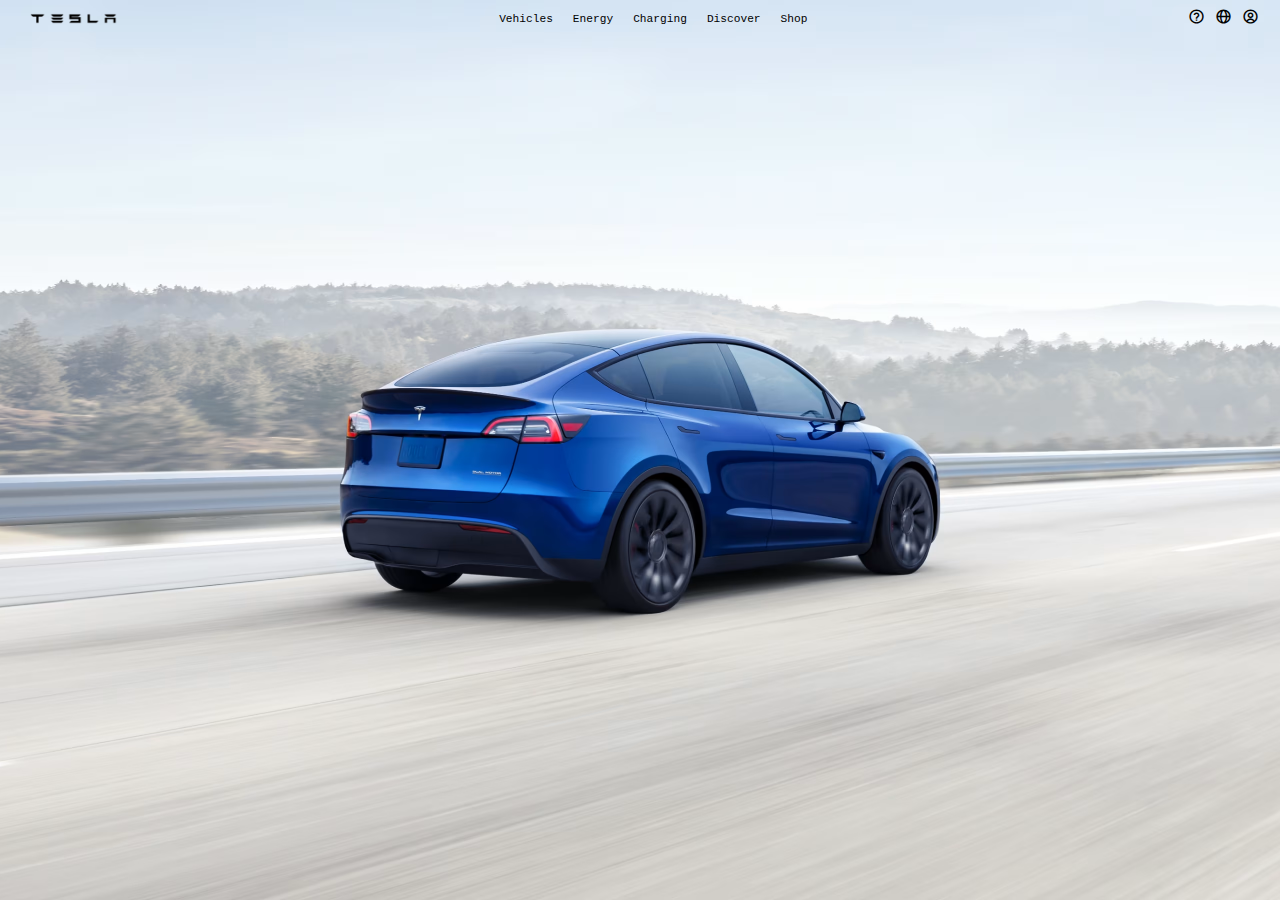
==== files/index.html @ 985998ef "initial commit" ====
<!DOCTYPE html>
<html lang="en">
<head>
    <meta charset="UTF-8">
    <meta name="viewport" content="width=device-width, initial-scale=1.0">
    <title>Electric Cars,Solar & Clean Energy| Tesla</title>
    <link rel="icon" type="image/x-icon" href="../images/pngegg.png">
    <link rel="stylesheet" href="style.css">
    <link href='https://unpkg.com/boxicons@2.1.4/css/boxicons.min.css' rel='stylesheet'>
</head>
<body>
    <header class="back" >
        <section class="header">
        <a href="index.html" ><img class="logo" src="../images/balck.png" alt="Tesla logo"></a>
        <nav class="nav">
            <ul>
                <li>Vehicles</li>
                <li>Energy</li>
                <li>Charging</li>
                <li>Discover</li>
                <li>Shop</li>
            </ul>
        </nav>
        <div class="icons">
            <i class='bx bx-help-circle'></i>
            <i class='bx bx-globe'></i>
            <i class='bx bx-user-circle' undefined ></i> 
        </div>
    </section>
    </header>
    <section class="bg-2">
        <p></p>
    </section>
</body>
</html>
---- files/style.css ----
*{
    font-family: "Fira Code",Liberation Mono ,apple-system,BlinkMacSystemFont,"Segoe UI",Roboto,"Helvetica Neue";
    padding: 0%;
    margin: 0%;
    
}
body{
    font-stretch: extra-expanded;
}

.header{
    display: flex;
    width: 100%;
    justify-content:space-between ;
    align-items: center;
    font-size: .7rem;
    margin-top: 8px;
    position: fixed;
    top: 0;
    padding-left: 29px;
    padding-right: 29px;
    font-weight: 100;
    z-index: 100;
    position: relative;
    
}
.nav ul{
    display: flex;
    list-style: none;
    padding: 2px;
    gap: 20px;

}
.logo{
    
   float: left;
   display: flex;
   align-items: left;
   width: 90px;
   height: auto;
   cursor: pointer;
   
}
.icons{
    font-size: 17px;
    gap: 10px;
    cursor: pointer;
   padding-right: 50px;
   font-weight: 100;
}
.nav ul li:hover,.icons i:hover{
    background-color:hsla(0, 39%, 24%, 0.205);
    cursor: pointer;
} 
.back{
    height: 100vh;
    background-repeat: no-repeat;
    width: 100%;
    background-color: black;
    background-image: url("../images/homepage-image1.avif");
    overflow: hidden;
    top: 0;
    left: 0;
    background-size: cover;
    background-position: center;
    
}

.bg-2 {
    background-image: url("../images/Homepage-image2.avif");

}
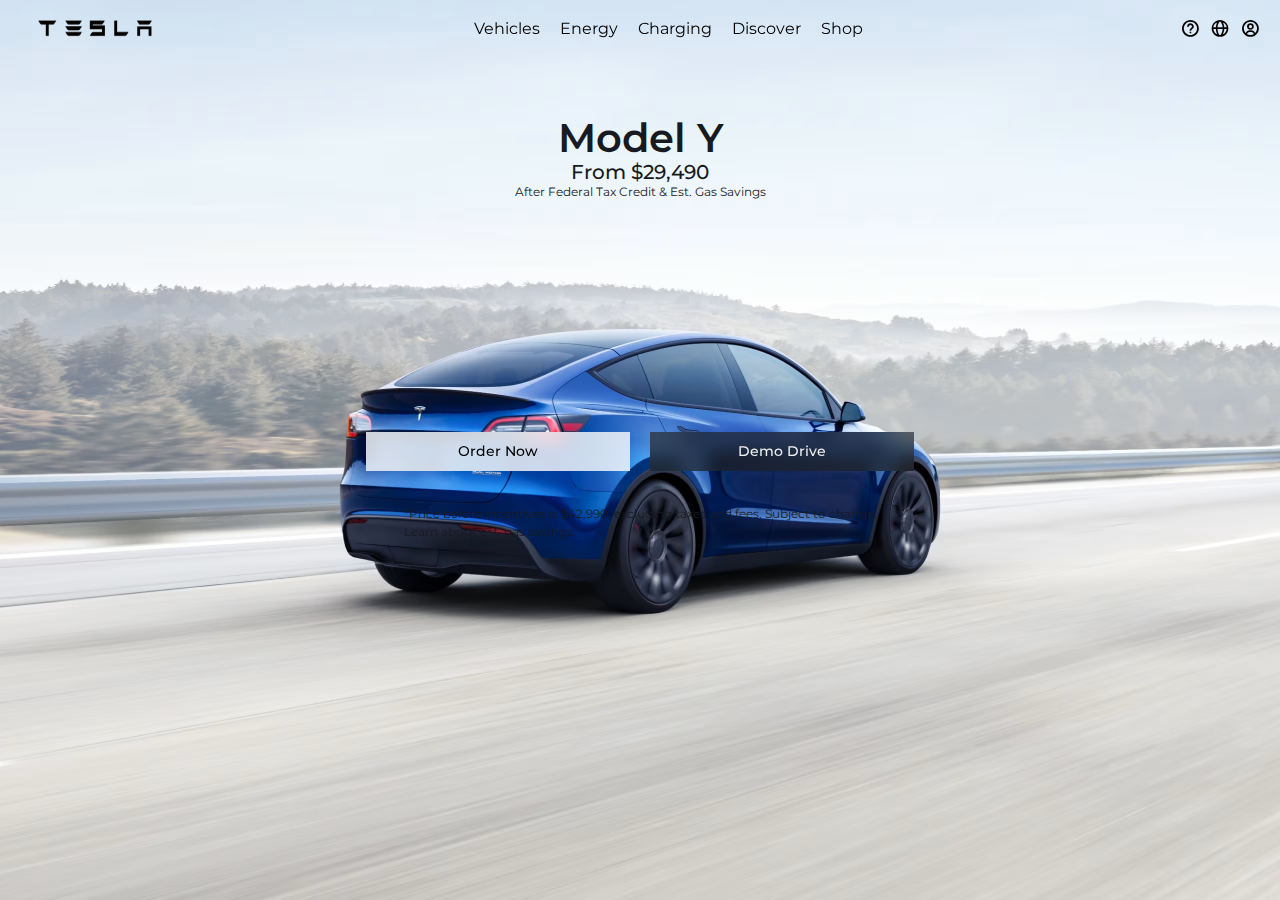
==== commit 3b5a6a25: "first page completed" ====
--- a/files/index.html
+++ b/files/index.html
@@ -7,10 +7,14 @@
     <link rel="icon" type="image/x-icon" href="../images/pngegg.png">
     <link rel="stylesheet" href="style.css">
     <link href='https://unpkg.com/boxicons@2.1.4/css/boxicons.min.css' rel='stylesheet'>
+    <style>
+        @import url('https://fonts.googleapis.com/css2?family=Montserrat:ital,wght@0,100..900;1,100..900&display=swap');
+        </style>
 </head>
 <body>
-    <header class="back" >
-        <section class="header">
+    <header  >
+       
+        <section class="container" >
         <a href="index.html" ><img class="logo" src="../images/balck.png" alt="Tesla logo"></a>
         <nav class="nav">
             <ul>
@@ -24,12 +28,35 @@
         <div class="icons">
             <i class='bx bx-help-circle'></i>
             <i class='bx bx-globe'></i>
-            <i class='bx bx-user-circle' undefined ></i> 
+            <i class='bx p bx-user-circle' undefined ></i> 
         </div>
     </section>
+
     </header>
-    <section class="bg-2">
-        <p></p>
+    <section class="image-1">
+        <article >
+        <div class="text-1">
+            <p class="p-H1-tag">Model Y</p>
+            <p class="p-H2-tag">From $29,490</p>
+            <p class="p-H3-tag">After Federal Tax Credit & Est. Gas Savings</p>
+        </div>
+        <div class="space">
+
+        </div >
+        <div class="button-flex">
+        <div class="button-section">
+            <p class="text-B-a text-B">Order Now</p>
+            <p class="text-B-b text-B">Demo Drive</p>
+        </div>
+    </div>
+        <div class="text-details">
+            <p >*Price before incentives is $42,990, excluding taxes and fees. Subject to change. <br>
+                Learn about est. gas savings.</p>
+        </div>
+
+    </article>
+
     </section>
+
 </body>
 </html>--- a/files/style.css
+++ b/files/style.css
@@ -1,73 +1,160 @@
 *{
-    font-family: "Fira Code",Liberation Mono ,apple-system,BlinkMacSystemFont,"Segoe UI",Roboto,"Helvetica Neue";
+    font-family: "Montserrat", sans-serif;
     padding: 0%;
     margin: 0%;
     
 }
 body{
-    font-stretch: extra-expanded;
+    display: block;
+    
+ 
 }
 
-.header{
+.container{
     display: flex;
-    width: 100%;
-    justify-content:space-between ;
-    align-items: center;
-    font-size: .7rem;
-    margin-top: 8px;
-    position: fixed;
-    top: 0;
-    padding-left: 29px;
-    padding-right: 29px;
-    font-weight: 100;
-    z-index: 100;
-    position: relative;
-    
+overflow-x: hidden;
+position: fixed;
+top: 0;
+
+justify-content: space-between;
+align-items: center;
+width: 100%;
+z-index: 33;
+margin-top: 16px;
+padding-right: 13px;
 }
+
 .nav ul{
     display: flex;
-    list-style: none;
+ list-style: none;
     padding: 2px;
     gap: 20px;
 
 }
 .logo{
     
-   float: left;
    display: flex;
-   align-items: left;
-   width: 90px;
-   height: auto;
+  padding-left: 36px;
+   width: 120px;
+   height: 24px;
    cursor: pointer;
    
 }
+.p{
+    margin-right: 20px;
+}
 .icons{
-    font-size: 17px;
+  display: flex;
+    align-items:center;
+    font-size: 20px;
     gap: 10px;
     cursor: pointer;
-   padding-right: 50px;
    font-weight: 100;
 }
 .nav ul li:hover,.icons i:hover{
     background-color:hsla(0, 39%, 24%, 0.205);
     cursor: pointer;
 } 
-.back{
+.text-1{
+    flex-grow: 1;
+    top: 0;
+    left: 0;
+    display: flex;
+    justify-content: start;
+    align-items: center;
+    flex-direction: column;
+    margin-top: 114px;
+}
+.image-1{
+    background-color: black;
+    background-image: url("../images/homepage-image1.avif");
+    background-size: cover;
+    background-position: center;
+    display: flex;
+    flex-direction: column;
     height: 100vh;
     background-repeat: no-repeat;
     width: 100%;
-    background-color: black;
-    background-image: url("../images/homepage-image1.avif");
-    overflow: hidden;
-    top: 0;
-    left: 0;
-    background-size: cover;
-    background-position: center;
-    
 }
 
-.bg-2 {
-    background-image: url("../images/Homepage-image2.avif");
+/* TEXT DESIGNS */
+.p-H1-tag{
+    font-size: 40px;
+    font-weight: 600;
+    color: 
+    rgb(23, 26, 32);
+    line-height: 48px;
+}
+.p-H2-tag{
+    font-size: 20px;
+    font-weight: 500;
+    color: 
+    rgb(23, 26, 32);
+    line-height: 20px;
+}
+.p-H3-tag{
+    font-size: 12px;
+    font-weight: 400;
+    color: 
+    rgb(23, 26, 32);
+    line-height: 20px;
 
 }
+.text-B{
+    display: flex;
+    justify-content: center ;
+    align-items: center;
+    width: 264px;
+    height: 39px;
+    cursor: pointer;
+}
+.text-B-a{
 
+    font-weight: 500;
+    font-size: 14px;
+    line-height: 17px;
+    background-color: rgba(255, 255, 255, 0.8);
+    backdrop-filter: blur(8px);
+
+}
+.text-B-b{
+
+    font-weight: 500;
+    font-size: 14px;
+    line-height: 17px;
+    background-color: rgba(34, 34, 34, 0.65);
+    backdrop-filter: blur(8px);
+    color: rgb(238, 238, 238);
+
+}
+.text-details{
+    font-weight: 400;
+    font-size: 12px;
+    line-height: 18px;
+    color:
+    rgb(23, 26, 32);
+    display: flex;
+ justify-content: center;
+ margin-top: 34px;
+}
+
+/* END */
+
+
+
+ .space{
+    height: 230px
+    ;
+ }
+ .button-section{
+    display: grid;
+    grid-template-columns: 1fr 1fr;
+    align-items: center;
+    gap: 20px;
+
+ }
+ .button-flex{
+    display: flex;
+    justify-content: center;
+
+ }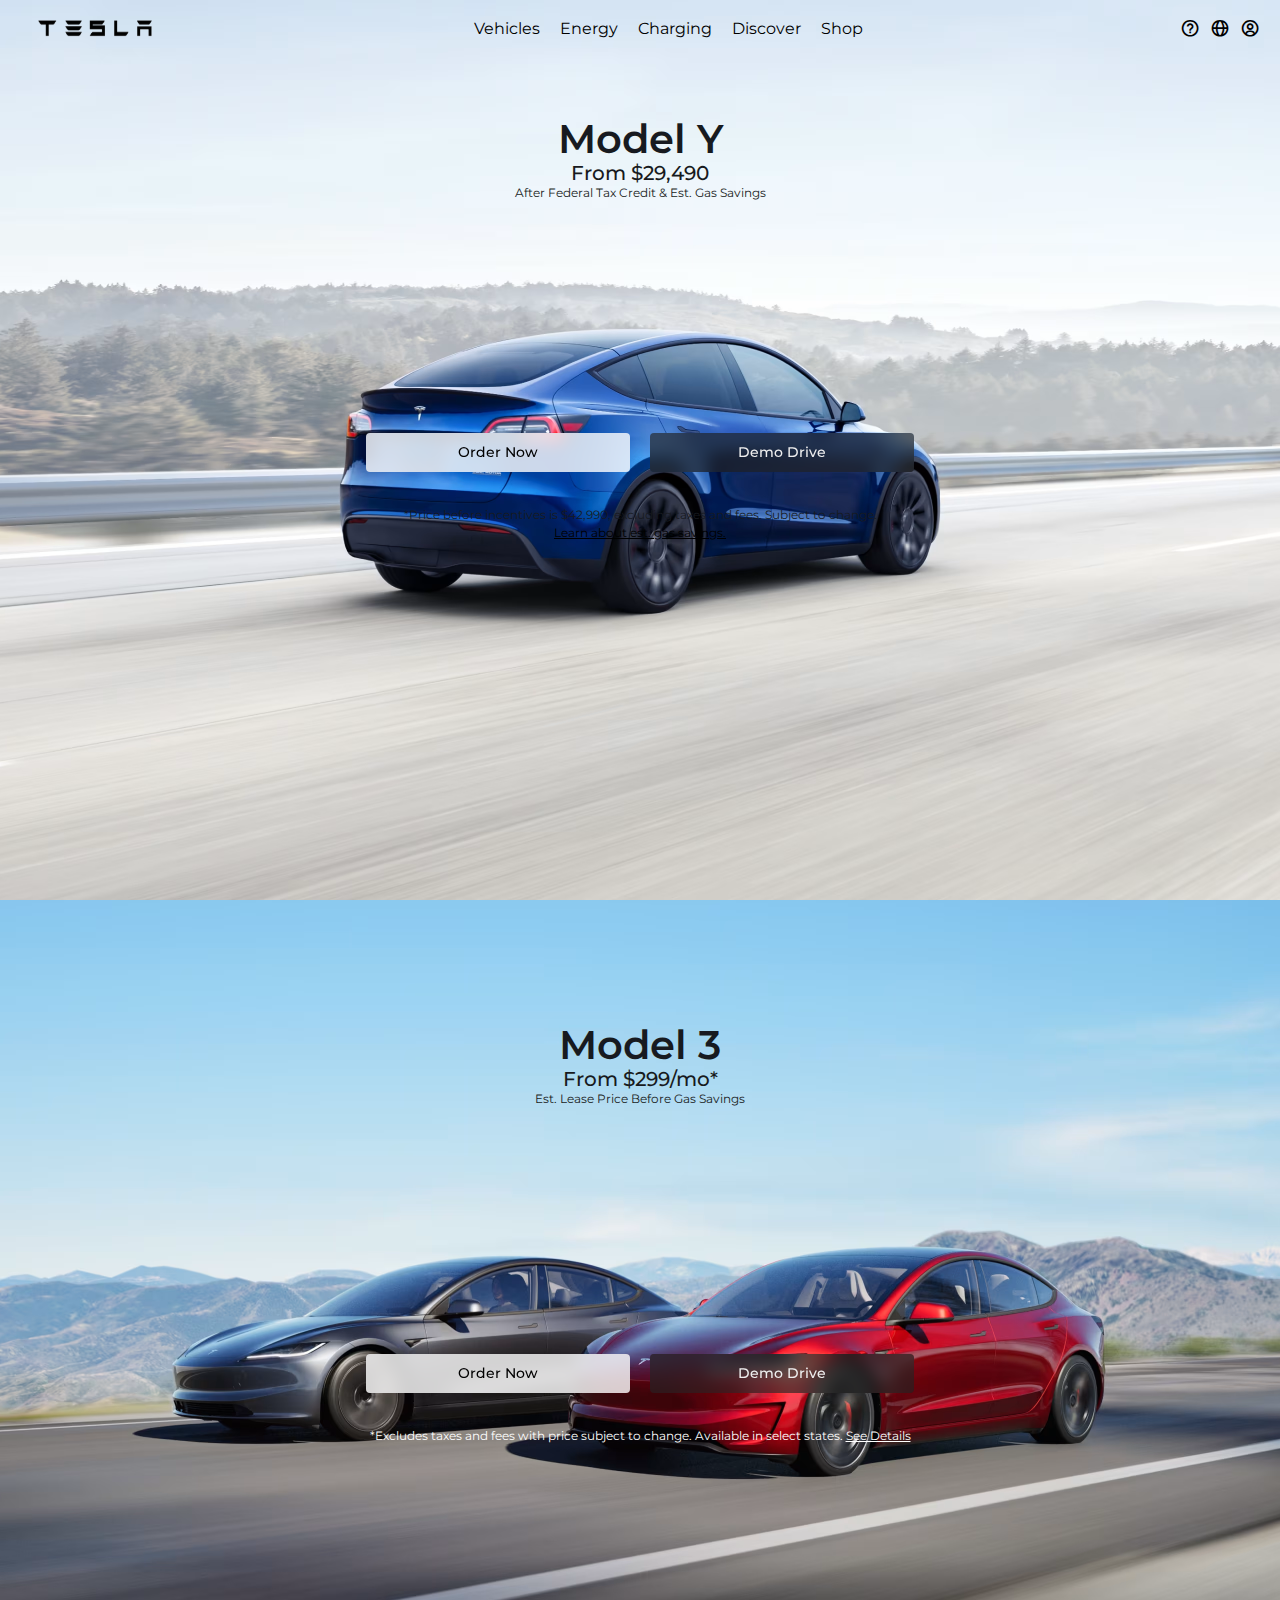
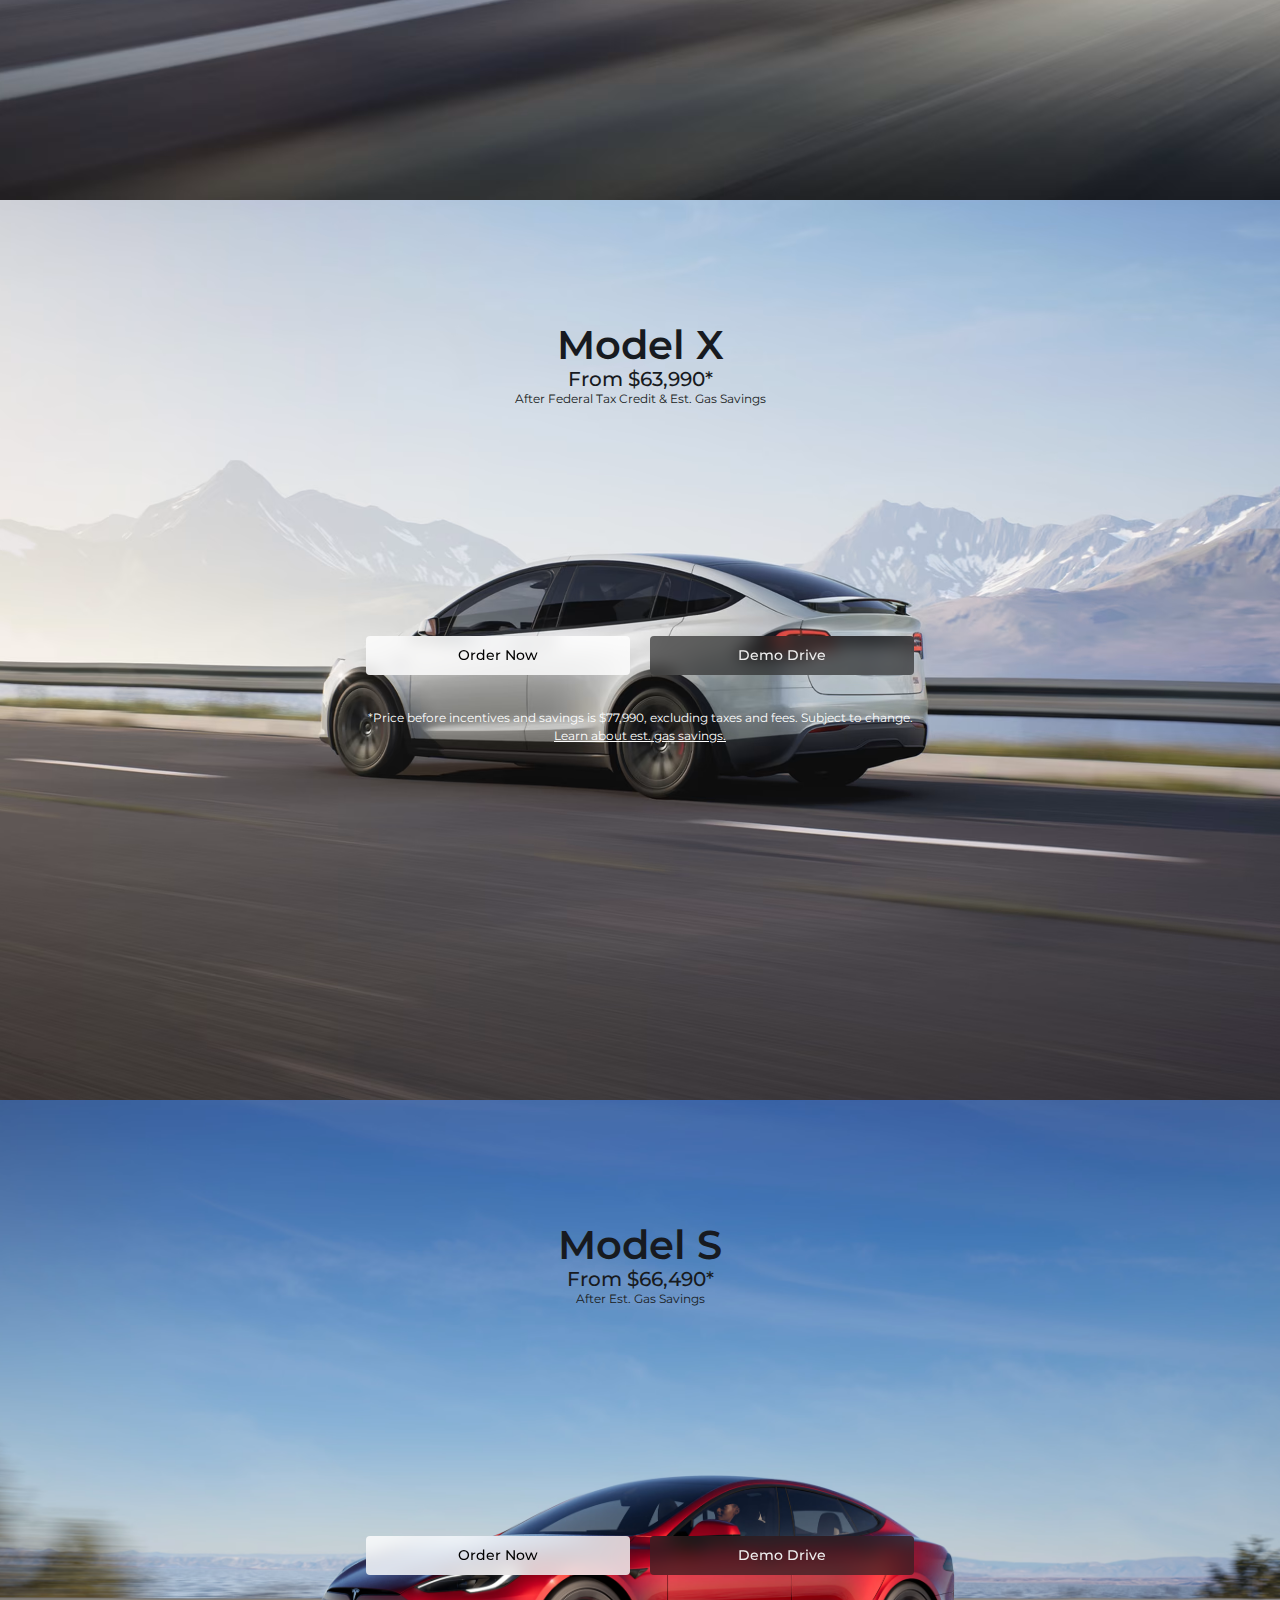
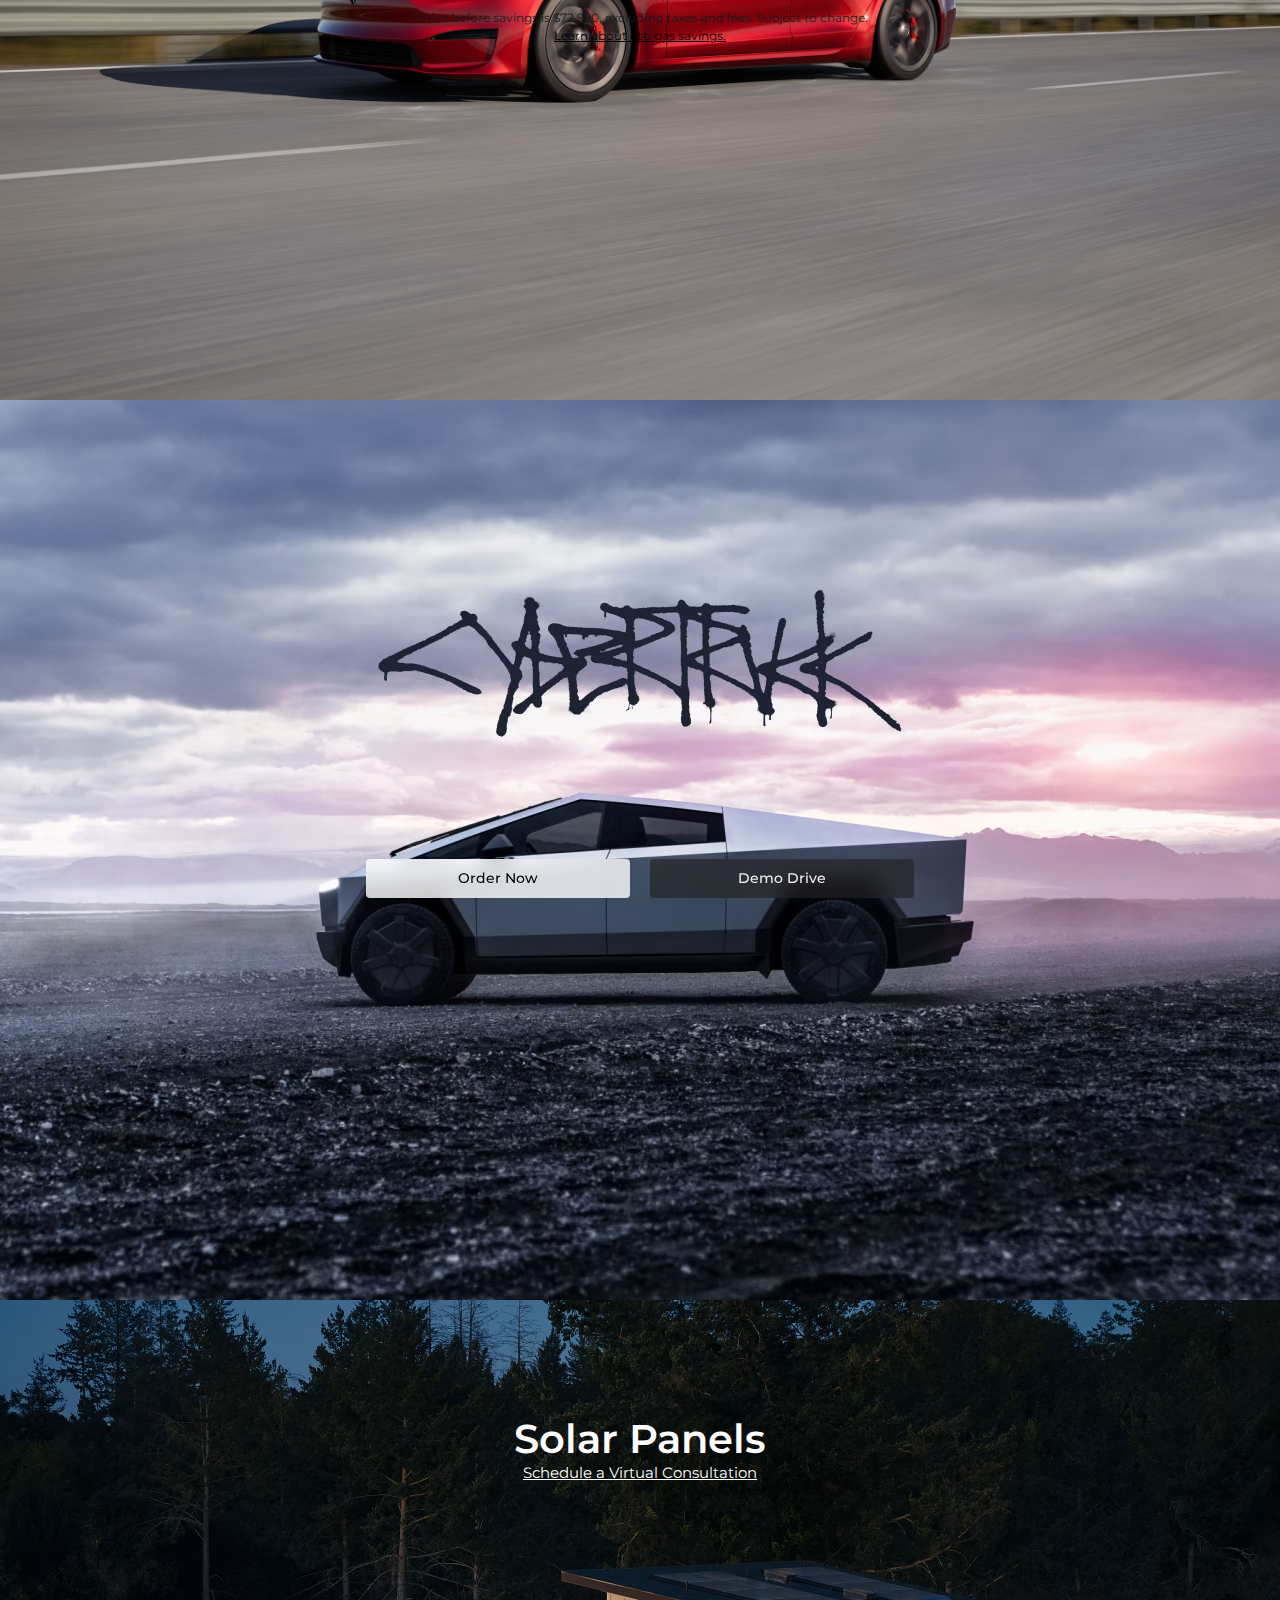
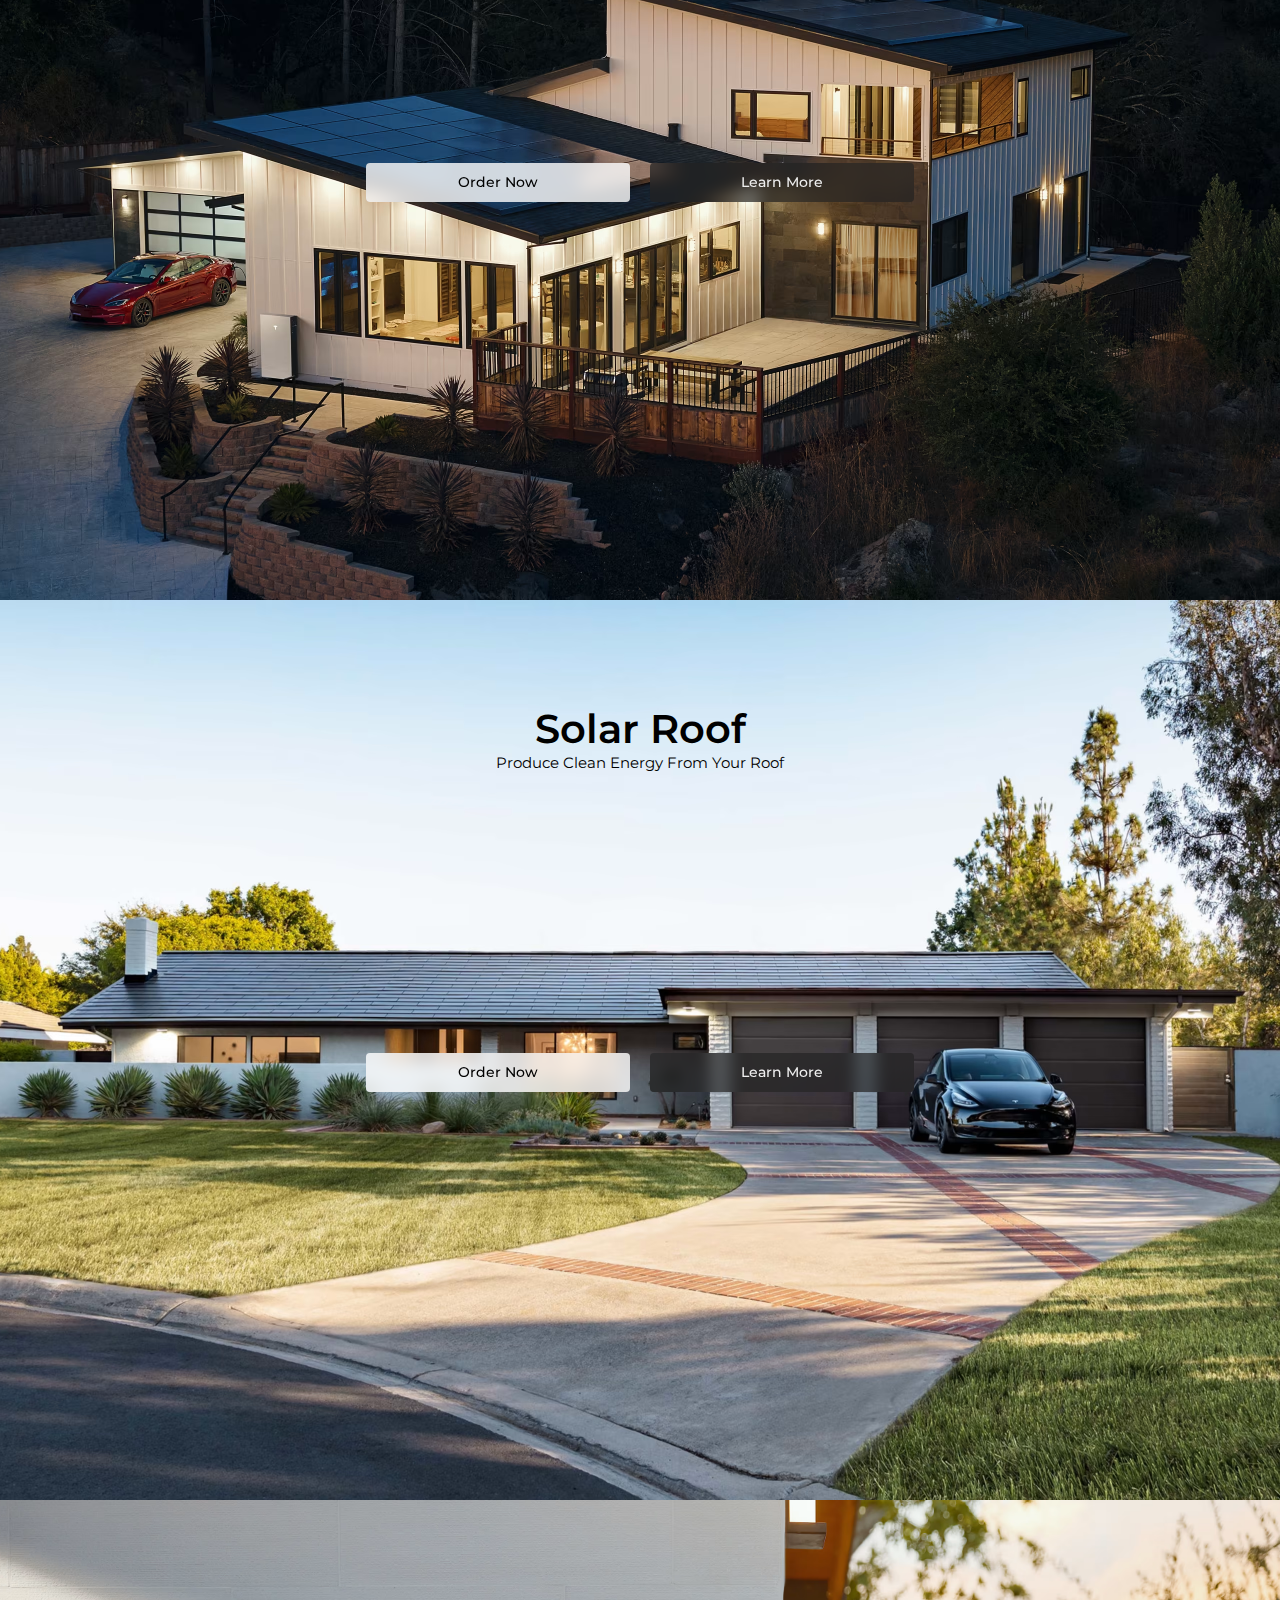
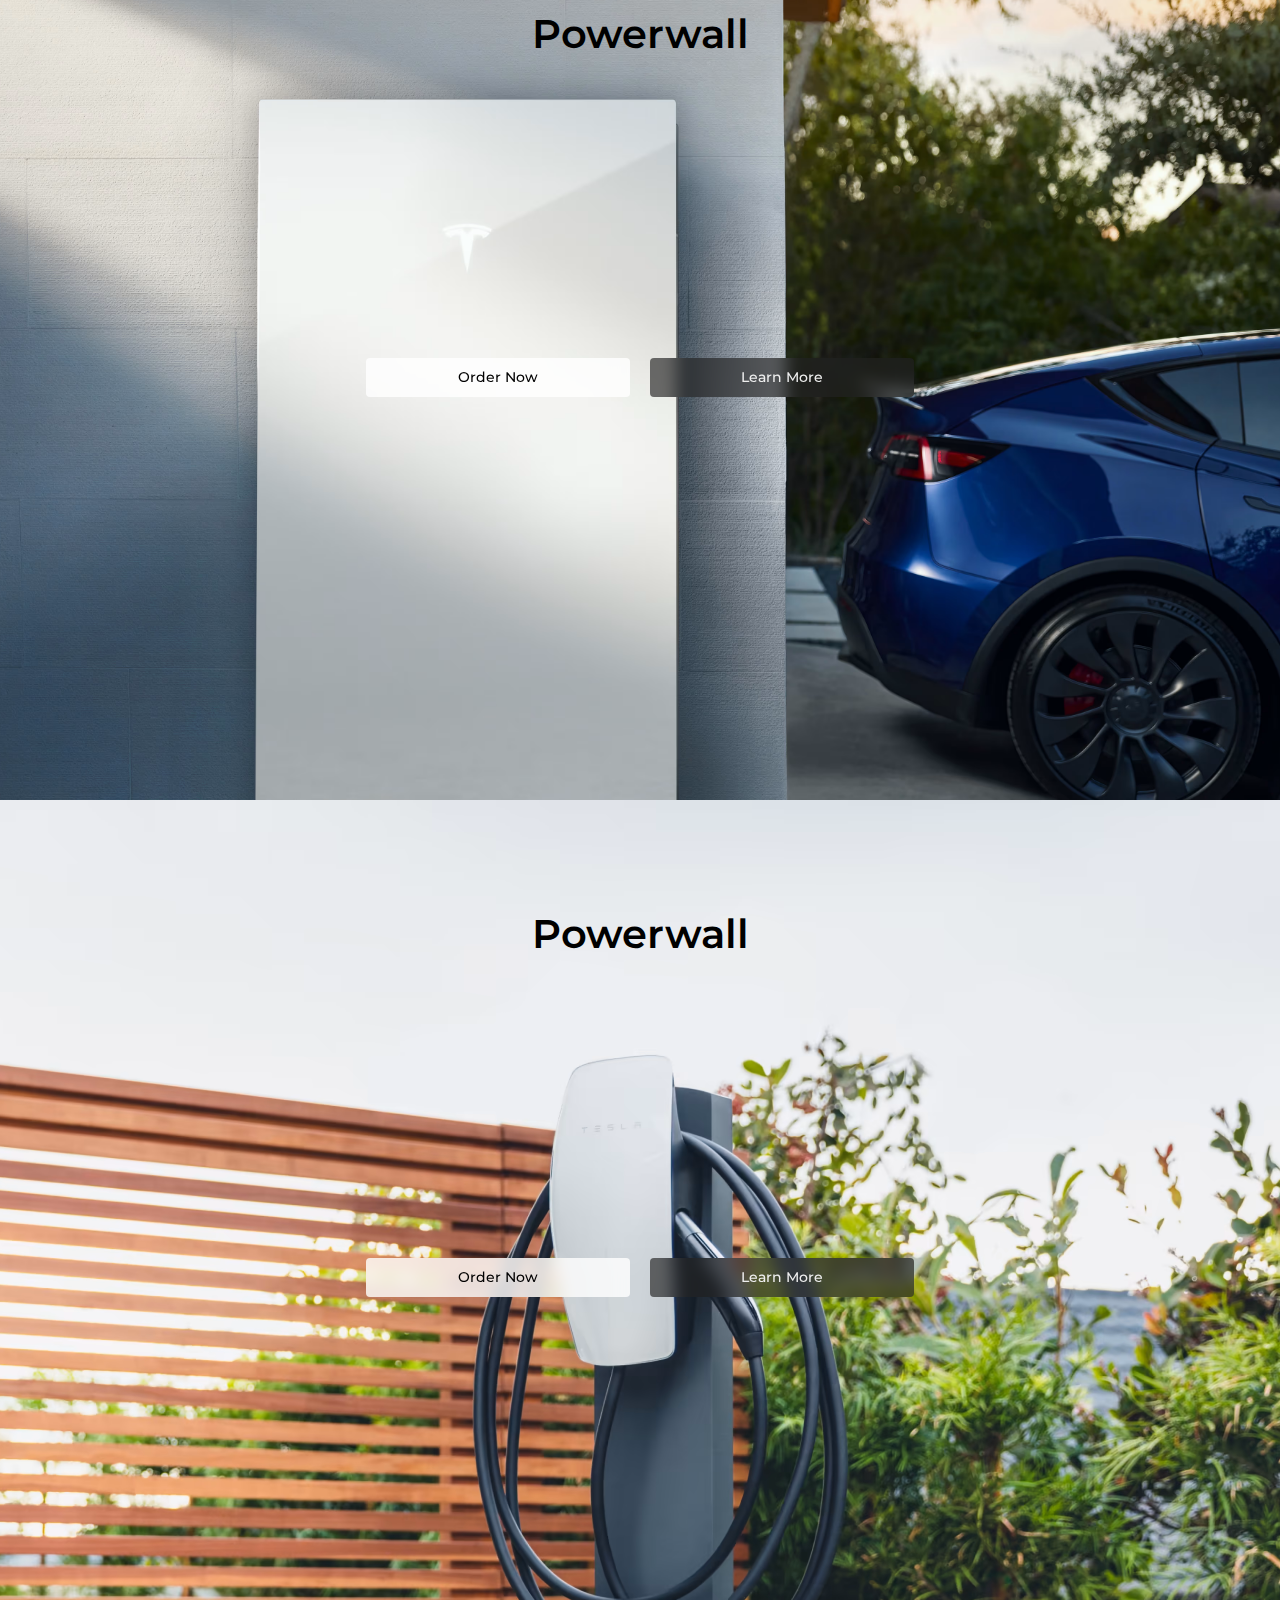
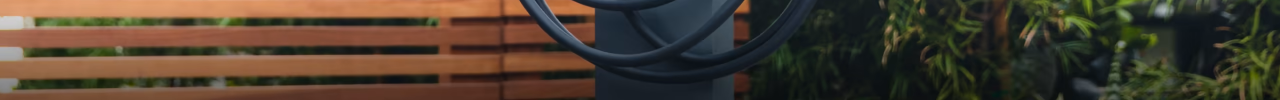
==== commit ced75c31: "9pages completed (some allignments need to be fixed for the completion)" ====
--- a/files/index.html
+++ b/files/index.html
@@ -12,51 +12,219 @@
         </style>
 </head>
 <body>
-    <header  >
+
+    <section class="image-1 image">
+        <header  >
        
-        <section class="container" >
-        <a href="index.html" ><img class="logo" src="../images/balck.png" alt="Tesla logo"></a>
-        <nav class="nav">
-            <ul>
-                <li>Vehicles</li>
-                <li>Energy</li>
-                <li>Charging</li>
-                <li>Discover</li>
-                <li>Shop</li>
-            </ul>
-        </nav>
-        <div class="icons">
-            <i class='bx bx-help-circle'></i>
-            <i class='bx bx-globe'></i>
-            <i class='bx p bx-user-circle' undefined ></i> 
-        </div>
-    </section>
-
-    </header>
-    <section class="image-1">
+            <section class="container" >
+            <a href="index.html" ><img class="logo" src="../images/balck.png" alt="Tesla logo"></a>
+            <nav class="nav">
+                <ul>
+                    <li>Vehicles</li>
+                    <li>Energy</li>
+                    <li>Charging</li>
+                    <li>Discover</li>
+                    <li>Shop</li>
+                </ul>
+            </nav>
+            <div class="icons">
+                <i class='bx bx-help-circle'></i>
+                <i class='bx bx-globe'></i>
+                <i class='bx p bx-user-circle' undefined ></i> 
+            </div>
+        </section>
+    
+        </header>
         <article >
-        <div class="text-1">
+        <div class="text-1 text">
             <p class="p-H1-tag">Model Y</p>
             <p class="p-H2-tag">From $29,490</p>
             <p class="p-H3-tag">After Federal Tax Credit & Est. Gas Savings</p>
         </div>
-        <div class="space">
-
-        </div >
-        <div class="button-flex">
-        <div class="button-section">
-            <p class="text-B-a text-B">Order Now</p>
-            <p class="text-B-b text-B">Demo Drive</p>
-        </div>
-    </div>
-        <div class="text-details">
+        <div class="space-1">
+
+        </div >
+        <div class="button-flex">
+        <div class="button-section">
+            <p class="text-B-a text-B">Order Now</p>
+            <p class="text-B-b text-B">Demo Drive</p>
+        </div>
+    </div>
+        <div class="text-details-black">
             <p >*Price before incentives is $42,990, excluding taxes and fees. Subject to change. <br>
-                Learn about est. gas savings.</p>
+                <a class="co-black" href="">Learn about est. gas savings.</a></p>
         </div>
 
     </article>
 
     </section>
+    <section class="image image-2">
+        <div class="text-2 text">
+            <p class="p-H1-tag">Model 3</p>
+            <p class="p-H2-tag">From $299/mo*</p>
+            <p class="p-H3-tag">Est. Lease Price Before Gas Savings</p>
+        </div>
+        <div class="space-2">
+
+        </div >
+        <div class="button-flex">
+        <div class="button-section">
+            <p class="text-B-a text-B">Order Now</p>
+            <p class="text-B-b text-B">Demo Drive</p>
+        </div>
+    </div>
+        <div class="text-details-white">
+            <p >*Excludes taxes and fees with price subject to change. Available in select states. <a class="co-white" href="">See Details</a></p>
+        </div>
+
+
+    </section>
+    <section class="image image-3">
+        <div class="text-2 text">
+            <p class="p-H1-tag">Model X</p>
+            <p class="p-H2-tag">From $63,990*</p>
+            <p class="p-H3-tag">After Federal Tax Credit & Est. Gas Savings</p>
+        </div>
+        <div class="space-3">
+
+        </div >
+        <div class="button-flex">
+        <div class="button-section">
+            <p class="text-B-a text-B">Order Now</p>
+            <p class="text-B-b text-B">Demo Drive</p>
+        </div>
+    </div>
+        <div class="text-details-white">
+            <p class="c">*Price before incentives and savings is $77,990, excluding taxes and fees. Subject to change. <br>
+               <a class="co-white" href=""> Learn about est. gas savings.</a></a></p>
+        </div>
+
+
+    </section>
+    <section class="image image-4">
+        <div class="text-2 text">
+            <p class="p-H1-tag">Model S</p>
+            <p class="p-H2-tag">From $66,490*</p>
+            <p class="p-H3-tag">After Est. Gas Savings</p>
+        </div>
+        <div class="space-3">
+
+        </div >
+        <div class="button-flex">
+        <div class="button-section">
+            <p class="text-B-a text-B">Order Now</p>
+            <p class="text-B-b text-B">Demo Drive</p>
+        </div>
+    </div>
+        <div class="text-details-black">
+            <p class="c">*Price before savings is $72,990, excluding taxes and fees. Subject to change. <br>
+                <a class="co-black" href="">Learn about est. gas savings.</a></p>
+        </div>
+
+
+    </section>
+    <section class="image image-5">
+        <div class="text-2 text">
+
+        </div>
+        <div class="space-4">
+
+        </div >
+        <div class="button-flex">
+        <div class="button-section">
+            <p class="text-B-a text-B">Order Now</p>
+            <p class="text-B-b text-B">Demo Drive</p>
+        </div>
+    </div>
+        <div class="text-details-black">
+           
+        </div>
+
+
+    </section>
+</section>
+<section class="image image-6">
+    <div class="text-6 text">
+        <p class="p-H1-tag co-white">Solar Panels</p>
+        <p class="p-special-tag"><a class="co-white" href="">Schedule a Virtual Consultation</a></p>
+       
+    </div>
+    <div class="space-6">
+
+    </div >
+    <div class="button-flex">
+    <div class="button-section">
+        <p class="text-B-a text-B">Order Now</p>
+        <p class="text-B-b text-B">Learn More</p>
+    </div>
+</div>
+    <div class="text-details-black">
+
+    </div>
+
+
+</section>
+<section class="image image-7">
+    <div class="text-7 text">
+        <p class="p-H1-tag co-black">Solar Roof</p>
+        <p class="p-special-tag co-black"> Produce Clean Energy From Your Roof</p>
+       
+    </div>
+    <div class="space-6">
+
+    </div >
+    <div class="button-flex">
+    <div class="button-section">
+        <p class="text-B-a text-B">Order Now</p>
+        <p class="text-B-b text-B">Learn More</p>
+    </div>
+</div>
+    <div class="text-details-black">
+
+    </div>
+
+
+</section>
+<section class="image image-8">
+    <div class="text-8 text">
+        <p class="p-H1-tag co-black">Powerwall</p>
+    </div>
+    <div class="space-8">
+
+    </div >
+    <div class="button-flex">
+    <div class="button-section">
+        <p class="text-B-a text-B">Order Now</p>
+        <p class="text-B-b text-B">Learn More</p>
+    </div>
+</div>
+    <div class="text-details-black">
+
+    </div>
+
+
+</section>
+<footer>
+    <section class="image image-9">
+        <div class="text-8 text">
+            <p class="p-H1-tag co-black">Powerwall</p>
+        </div>
+        <div class="space-8">
+    
+        </div >
+        <div class="button-flex">
+        <div class="button-section">
+            <p class="text-B-a text-B">Order Now</p>
+            <p class="text-B-b text-B">Learn More</p>
+        </div>
+    </div>
+        <div class="text-details-black">
+    
+        </div>
+    
+    
+    </section>
+</footer>
 
 </body>
 </html>--- a/files/style.css
+++ b/files/style.css
@@ -6,14 +6,12 @@
 }
 body{
     display: block;
-    
- 
+    overflow-x: hidden;
 }
 
 .container{
     display: flex;
 overflow-x: hidden;
-position: fixed;
 top: 0;
 
 justify-content: space-between;
@@ -40,9 +38,7 @@
    cursor: pointer;
    
 }
-.p{
-    margin-right: 20px;
-}
+
 .icons{
   display: flex;
     align-items:center;
@@ -55,19 +51,30 @@
     background-color:hsla(0, 39%, 24%, 0.205);
     cursor: pointer;
 } 
-.text-1{
-    flex-grow: 1;
-    top: 0;
-    left: 0;
+
+/* CHANGING VALUES */
+.text{
     display: flex;
     justify-content: start;
     align-items: center;
     flex-direction: column;
-    margin-top: 114px;
-}
-.image-1{
-    background-color: black;
-    background-image: url("../images/homepage-image1.avif");
+}
+.text-1{
+    margin-top: 75px;
+}
+.text-2{
+    margin-top: 121px;
+}
+.text-6{
+    margin-top: 115px;
+}
+.text-7{
+    margin-top: 105px;
+}
+.text-8{
+    margin-top: 110px;
+}
+.image{
     background-size: cover;
     background-position: center;
     display: flex;
@@ -75,7 +82,63 @@
     height: 100vh;
     background-repeat: no-repeat;
     width: 100%;
-}
+    background-color: black;
+}
+.image-1{
+    background-image: url("../images/homepage-image1.avif");
+}
+.image-2{
+    background-image: url("/images/Homepage-image2.avif");
+}
+.image-3{
+    background-image: url("/images/Homepage-image3.avif");
+background-size: 115%;
+   background-position-x: -120px;
+}
+.image-4{
+    background-image: url("/images/Homepage-image4.avif");
+}
+.image-5{
+    background-image: url("/images/Homepage-image5.avif");
+}
+.image-6{
+    background-image: url("/images/Homepage-image6.avif");
+}
+.image-7{
+    background-image: url("/images/Homepage-image7.avif");
+}
+.image-8{
+    background-image: url("/images/Homepage-image8.avif");
+}
+.image-9{
+    background-image: url("/images/Homepage-image9.avif");
+}
+
+
+.space-1{
+    height: 230px ;
+ }
+ .space-2{
+    height: 245px ;
+ }
+ .space-3{
+    height: 227px ;
+ }
+ .space-4{
+    height: 338px;
+ }
+ .space-6{
+    height: 280px;
+ }
+ .space-8{
+    height: 300px;
+ }
+
+
+ .p{
+    margin-right: 20px;
+}
+
 
 /* TEXT DESIGNS */
 .p-H1-tag{
@@ -100,6 +163,13 @@
     line-height: 20px;
 
 }
+
+.p-special-tag{
+  
+    font-size: 15px;
+    line-height: 20px;
+    font-weight: 400;
+}
 .text-B{
     display: flex;
     justify-content: center ;
@@ -107,6 +177,7 @@
     width: 264px;
     height: 39px;
     cursor: pointer;
+    border-radius: 4px;
 }
 .text-B-a{
 
@@ -118,7 +189,6 @@
 
 }
 .text-B-b{
-
     font-weight: 500;
     font-size: 14px;
     line-height: 17px;
@@ -127,7 +197,7 @@
     color: rgb(238, 238, 238);
 
 }
-.text-details{
+.text-details-black{
     font-weight: 400;
     font-size: 12px;
     line-height: 18px;
@@ -135,17 +205,34 @@
     rgb(23, 26, 32);
     display: flex;
  justify-content: center;
+ align-items: center;
  margin-top: 34px;
-}
+ text-align: center;
+}
+.text-details-white{
+    font-weight: 400;
+    font-size: 12px;
+    line-height: 18px;
+    color:
+    rgb(255, 255, 255);
+    display: flex;
+ justify-content: center;
+ margin-top: 34px;
+ text-align: center;
+}
+
 
 /* END */
-
-
-
- .space{
-    height: 230px
-    ;
- }
+.co-white{
+    color: white;
+}
+.co-black{
+    color: black;
+}
+
+
+
+
  .button-section{
     display: grid;
     grid-template-columns: 1fr 1fr;
@@ -157,4 +244,5 @@
     display: flex;
     justify-content: center;
 
- }+ }
+ 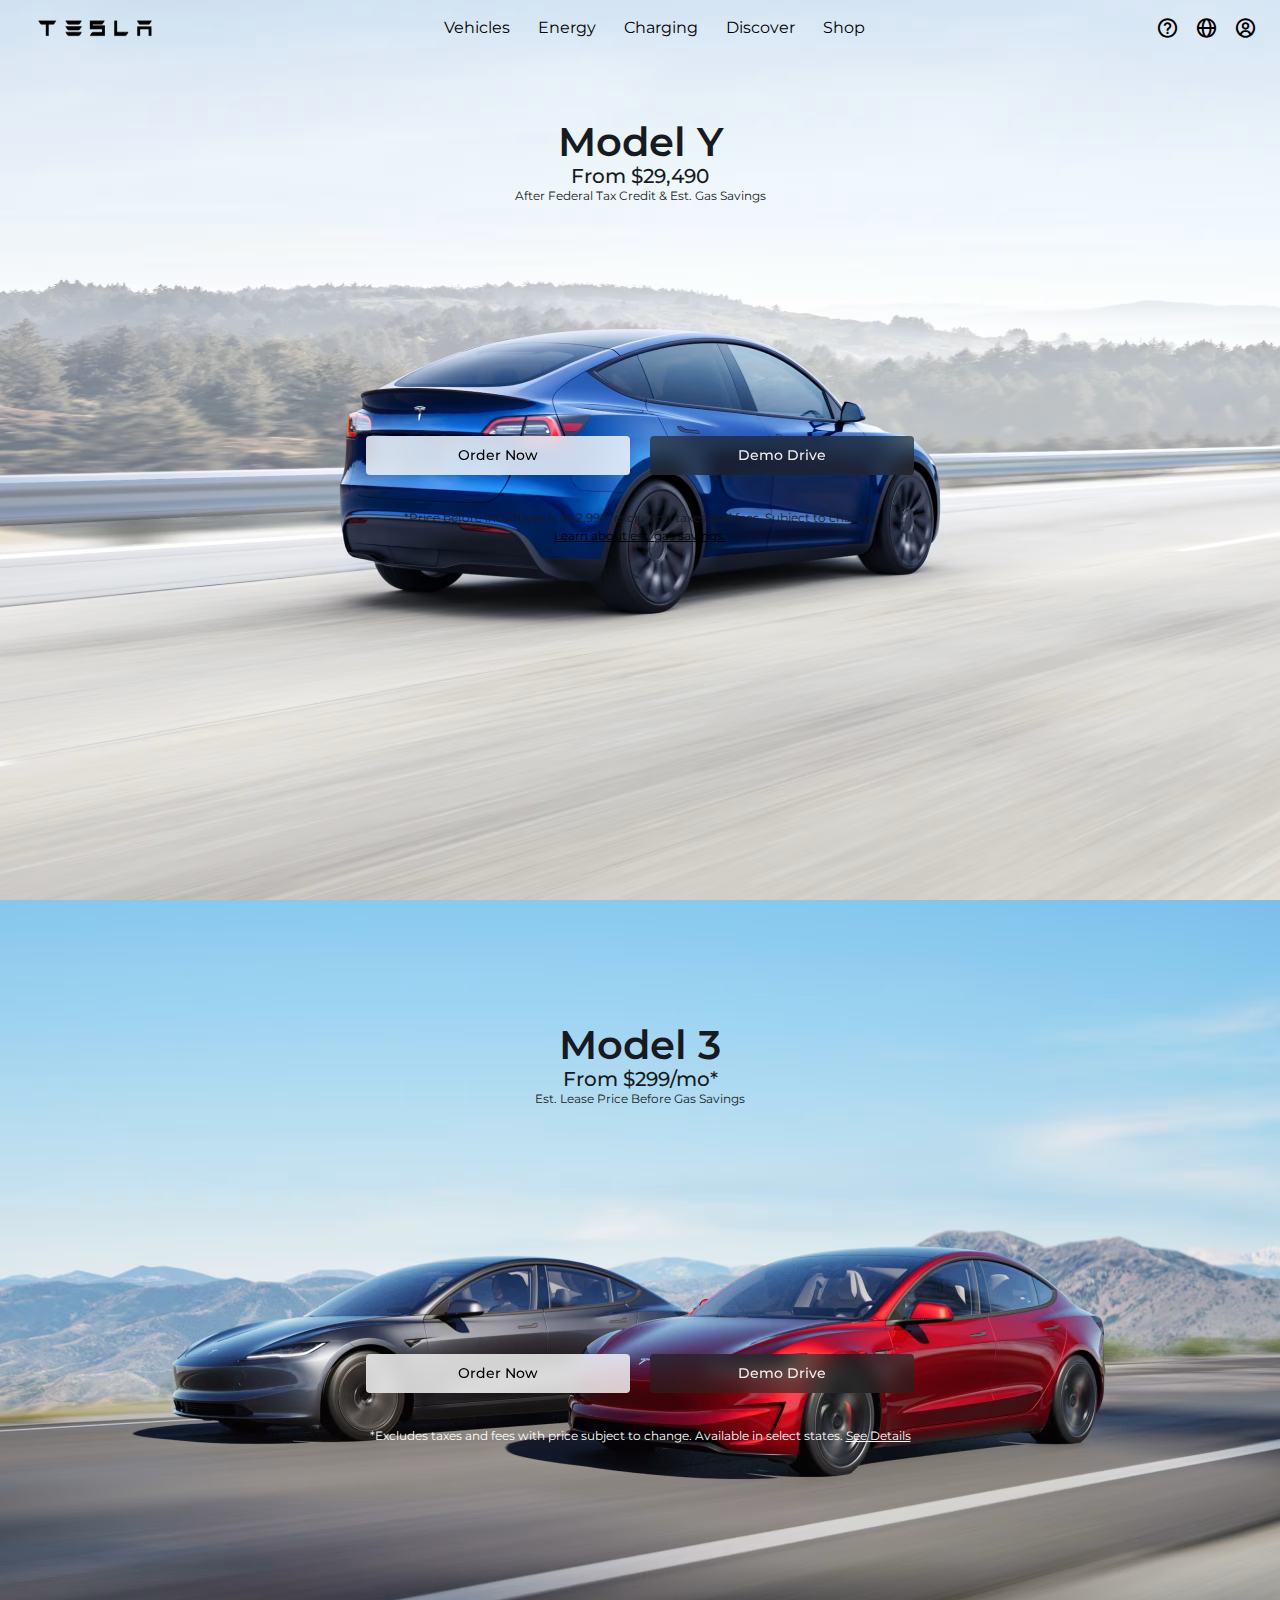
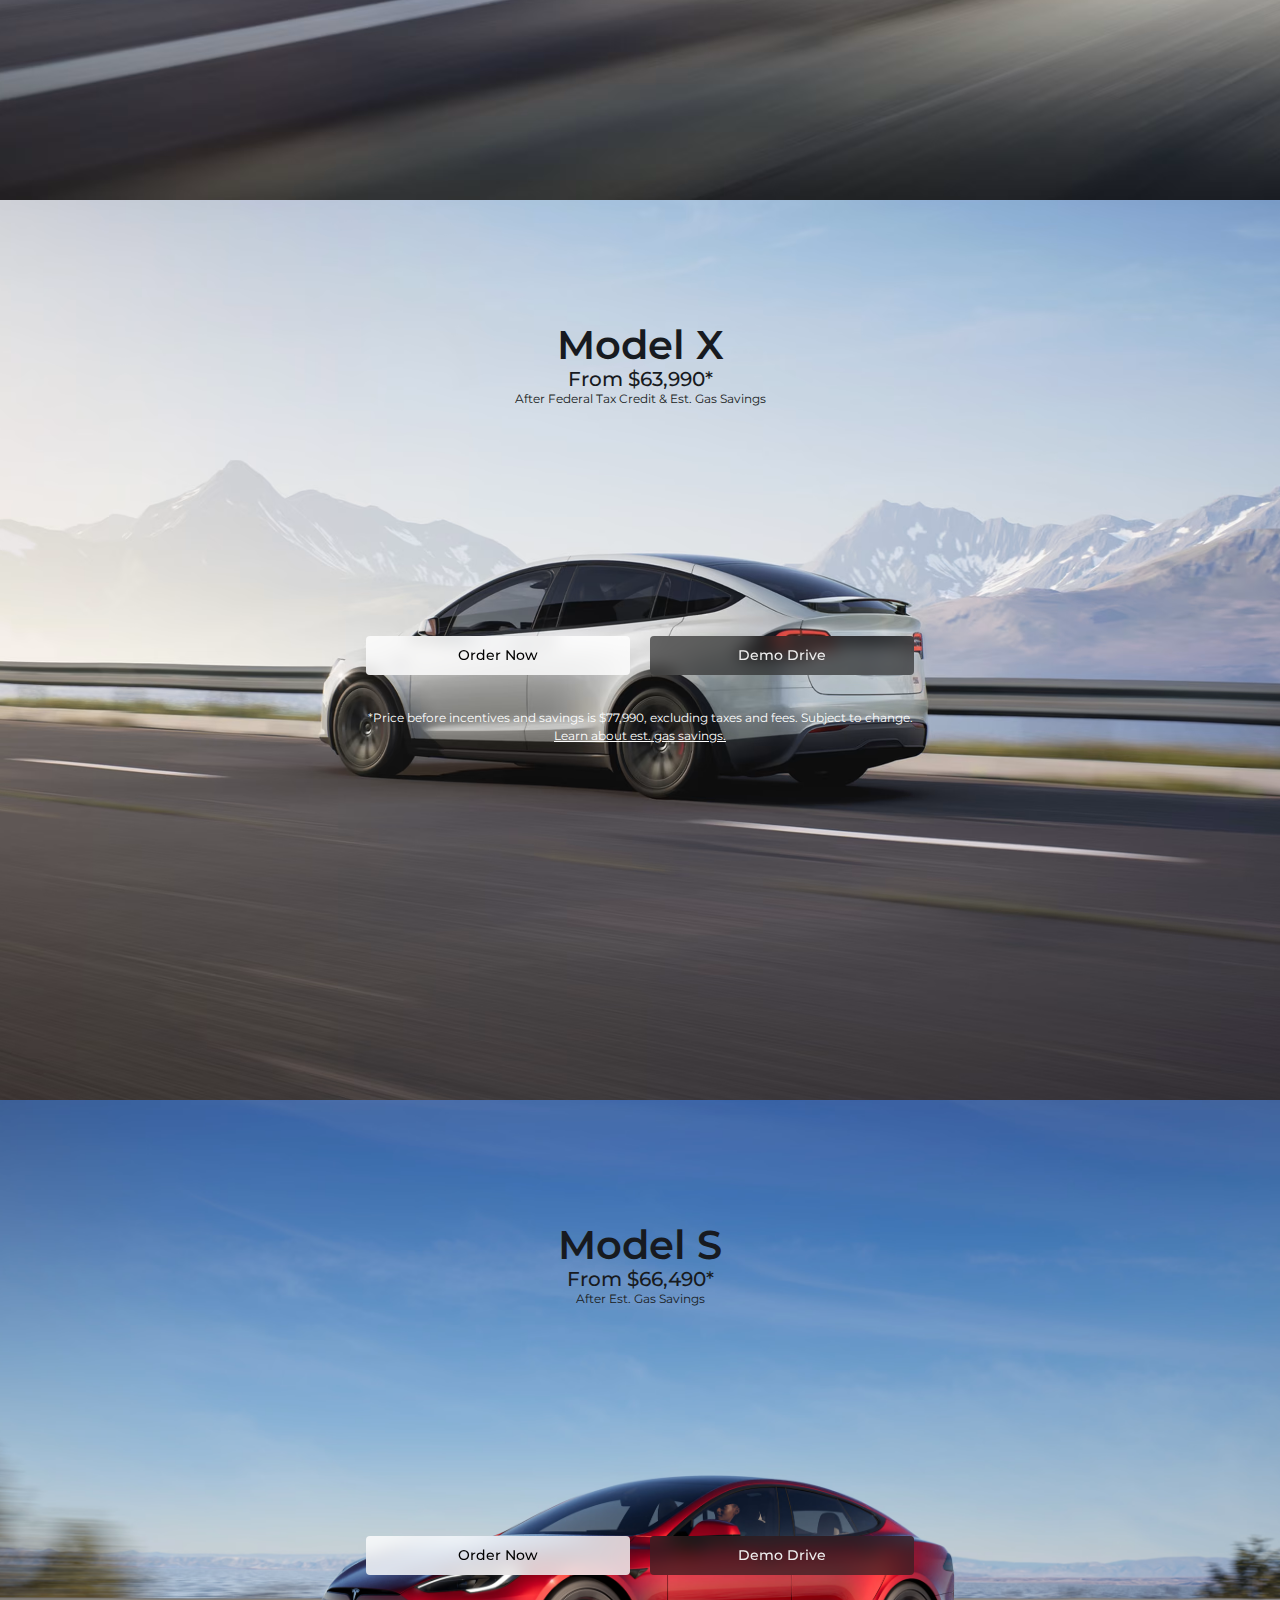
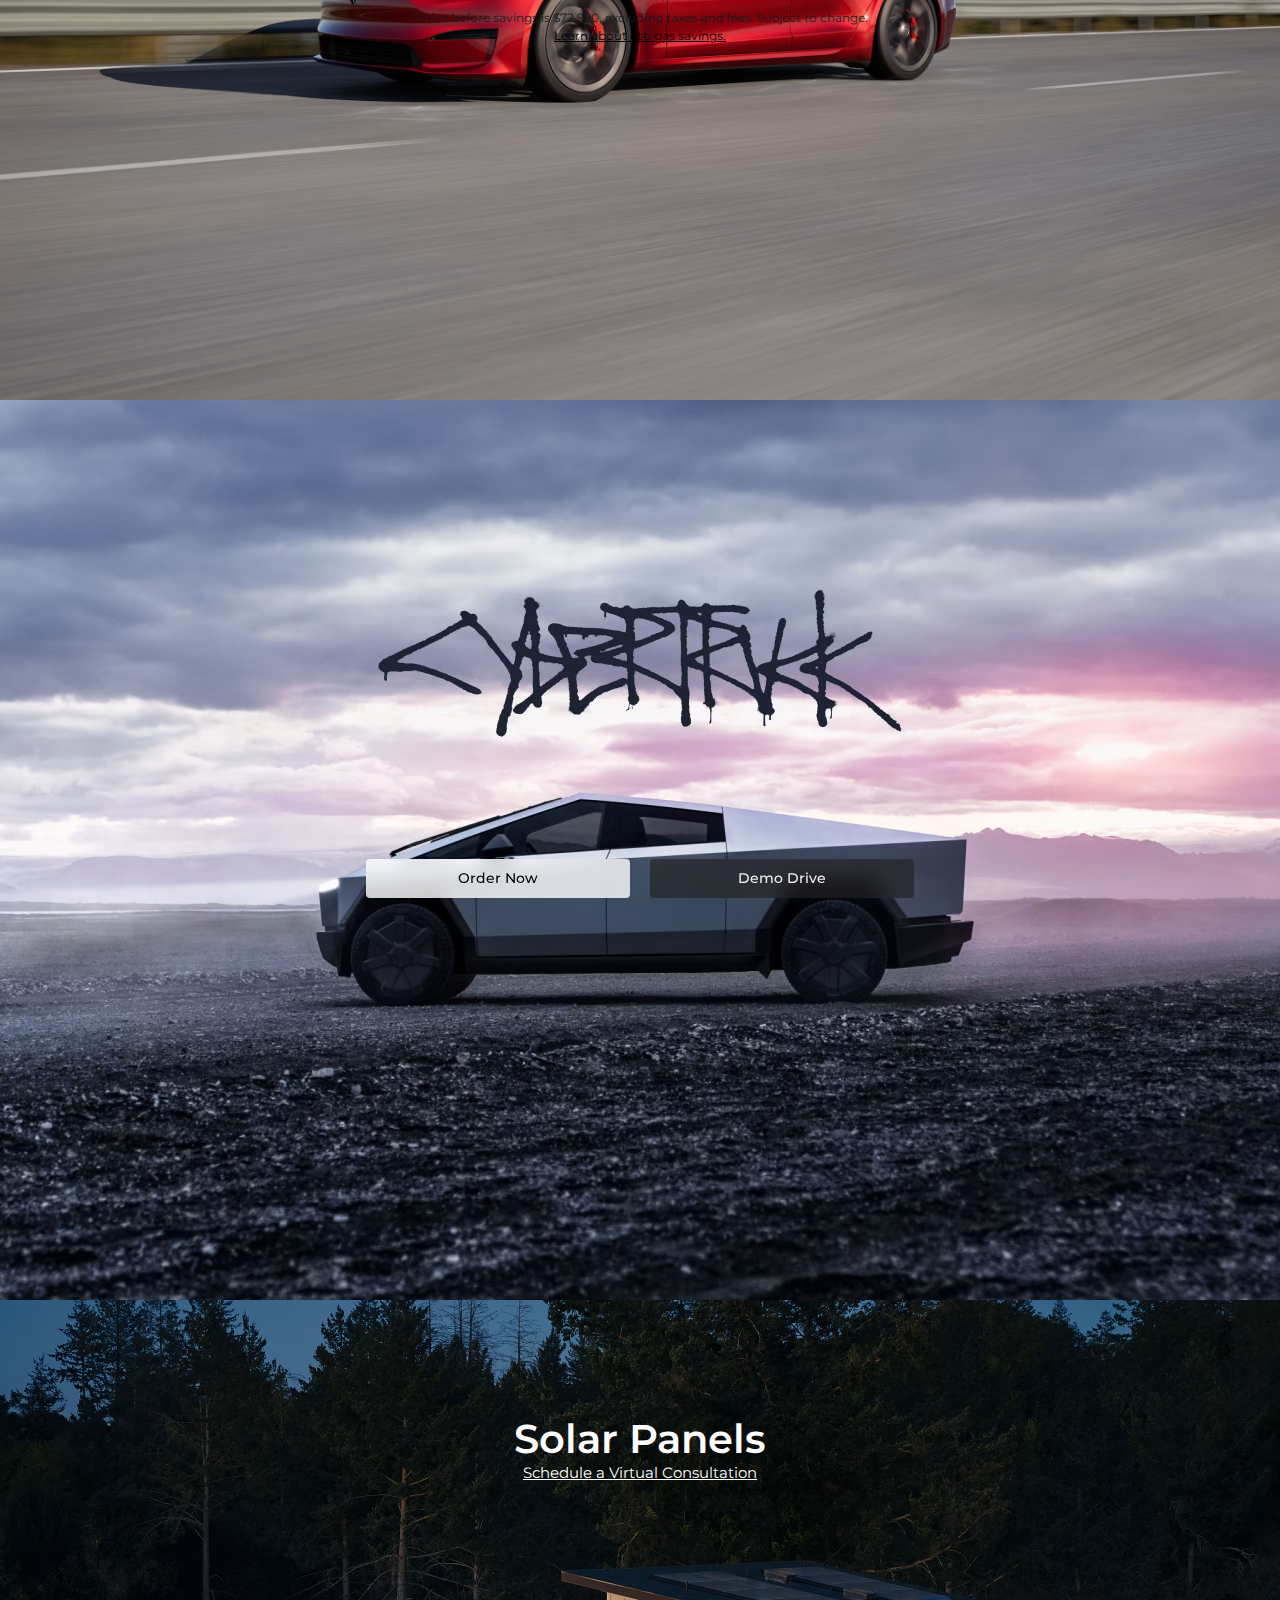
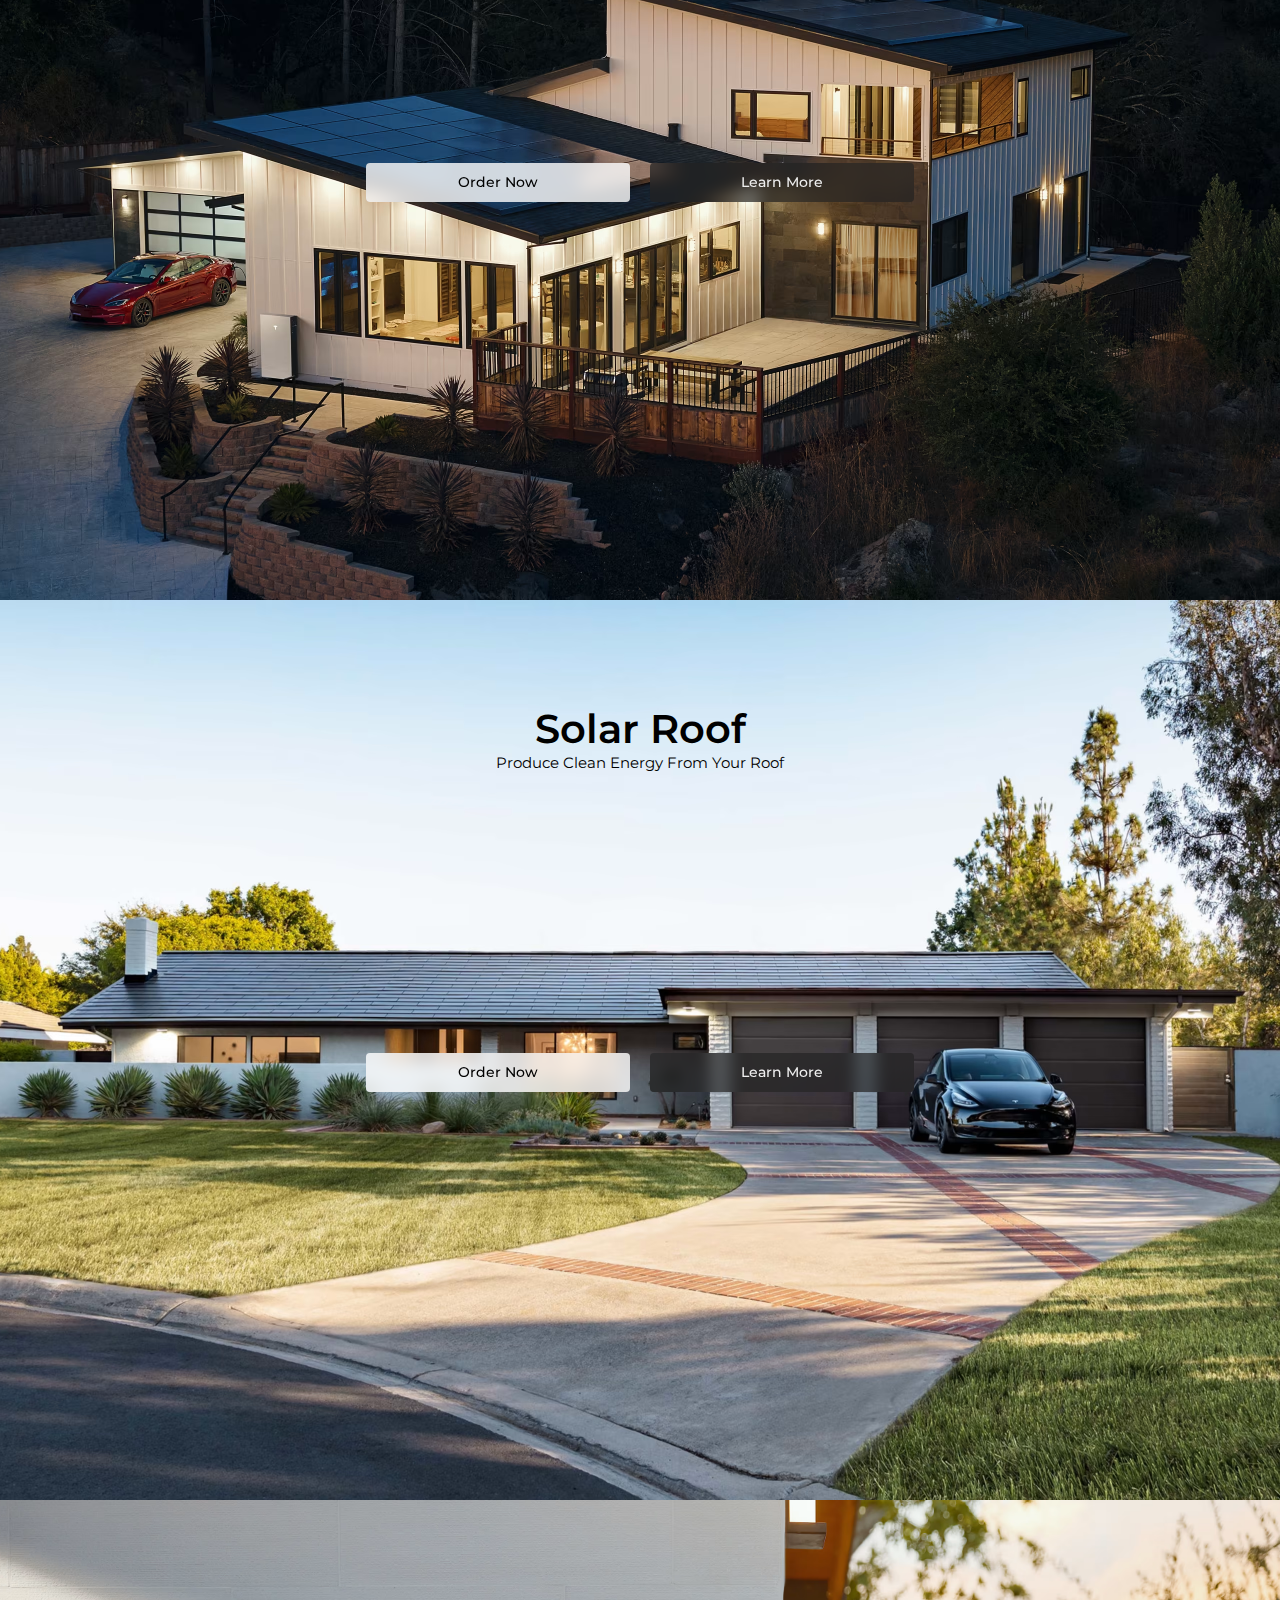
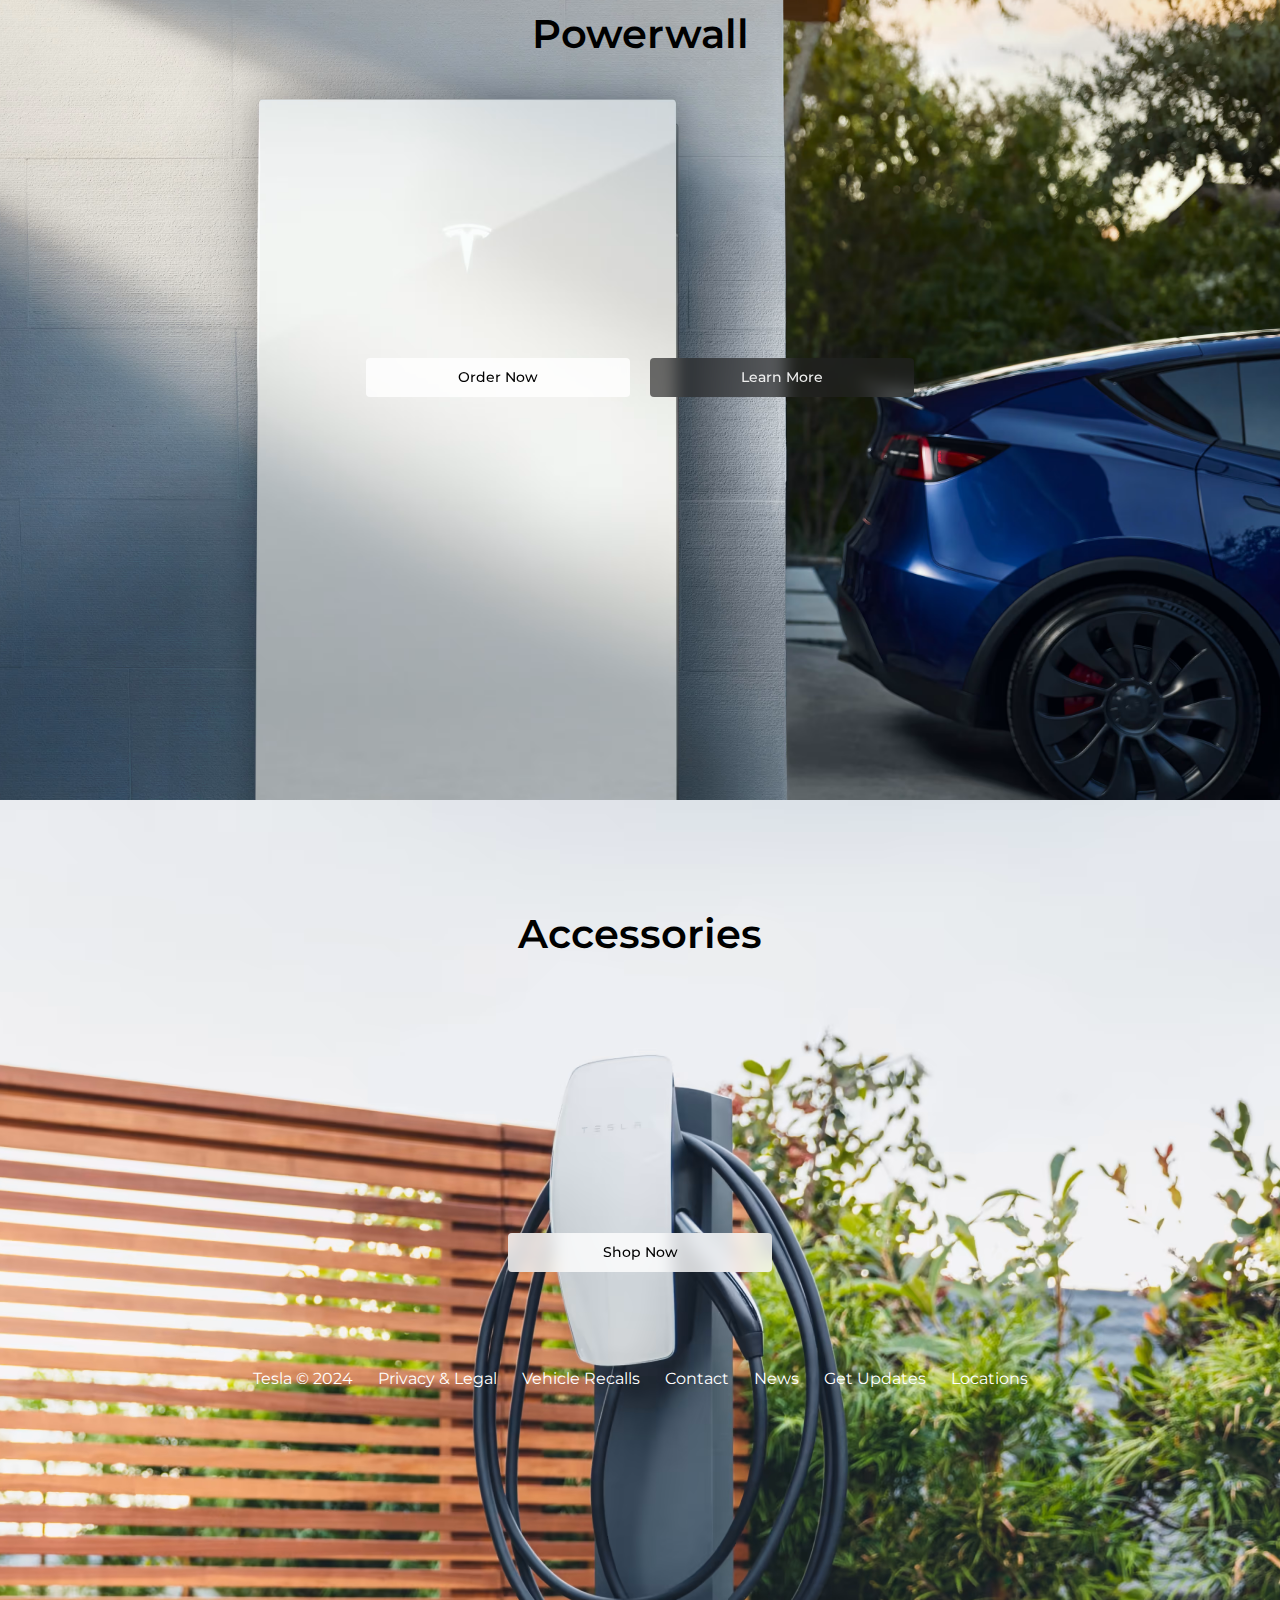
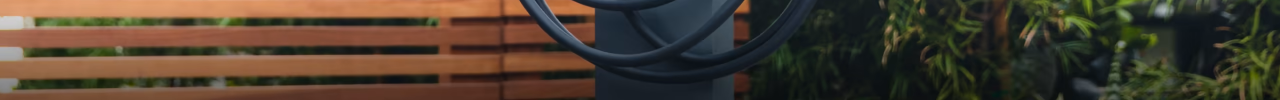
==== commit a5851861: "full pages completed" ====
--- a/files/index.html
+++ b/files/index.html
@@ -207,20 +207,32 @@
 <footer>
     <section class="image image-9">
         <div class="text-8 text">
-            <p class="p-H1-tag co-black">Powerwall</p>
-        </div>
-        <div class="space-8">
-    
-        </div >
-        <div class="button-flex">
-        <div class="button-section">
-            <p class="text-B-a text-B">Order Now</p>
-            <p class="text-B-b text-B">Learn More</p>
-        </div>
-    </div>
-        <div class="text-details-black">
-    
-        </div>
+            <p class="p-H1-tag co-black">Accessories</p>
+        </div>
+        <div class="space-9">
+    
+        </div >
+        <div class="button-flex">
+        <div class="button-last-section">
+            <p class="text-B-a text-B">Shop Now</p>
+        </div>
+    </div>
+    <article>
+        <div>
+            <nav class="footer co-white kkkp-H3-tag">
+                <ul>
+                    <li>Tesla © 2024</li>
+                    <li>Privacy & Legal</li>
+                    <li>Vehicle Recalls</li>
+                    <li>Contact</li>
+                    <li>News</li>
+                    <li>Get Updates </li>
+                    <li>Locations</li>
+                </ul>
+                 </nav>
+        </div>
+    </article>
+
     
     
     </section>
--- a/files/style.css
+++ b/files/style.css
@@ -9,6 +9,18 @@
     overflow-x: hidden;
 }
 
+.footer{
+display: flex;
+justify-content: center;
+align-items: center;
+margin-top: 93px;
+}
+.footer ul{
+    display: flex;
+    list-style: none;
+    gap: 17px;
+    cursor: pointer;
+}
 .container{
     display: flex;
 overflow-x: hidden;
@@ -18,8 +30,8 @@
 align-items: center;
 width: 100%;
 z-index: 33;
-margin-top: 16px;
-padding-right: 13px;
+margin-top: 12px;
+padding-right: 14px;
 }
 
 .nav ul{
@@ -27,7 +39,12 @@
  list-style: none;
     padding: 2px;
     gap: 20px;
-
+   
+
+}
+nav ul li{
+    padding: 4px;
+    border-radius: 3px;
 }
 .logo{
     
@@ -42,10 +59,13 @@
 .icons{
   display: flex;
     align-items:center;
-    font-size: 20px;
+    font-size: 23px;
     gap: 10px;
     cursor: pointer;
    font-weight: 100;
+}
+.icons i{
+    padding: 3px;
 }
 .nav ul li:hover,.icons i:hover{
     background-color:hsla(0, 39%, 24%, 0.205);
@@ -108,10 +128,11 @@
     background-image: url("/images/Homepage-image7.avif");
 }
 .image-8{
-    background-image: url("/images/Homepage-image8.avif");
+    background-image: url("/images/Homepage-image8.avif") ;
 }
 .image-9{
-    background-image: url("/images/Homepage-image9.avif");
+    background-image: url("/images/Homepage-image9.avif")    ;
+ 
 }
 
 
@@ -132,6 +153,9 @@
  }
  .space-8{
     height: 300px;
+ }
+ .space-9{
+    height:  275px;
  }
 
 
@@ -245,4 +269,10 @@
     justify-content: center;
 
  }
- +  .button-last-section{
+    display: grid;
+    grid-template-columns: 1fr ;
+    align-items: center;
+    gap: 20px;
+
+  }